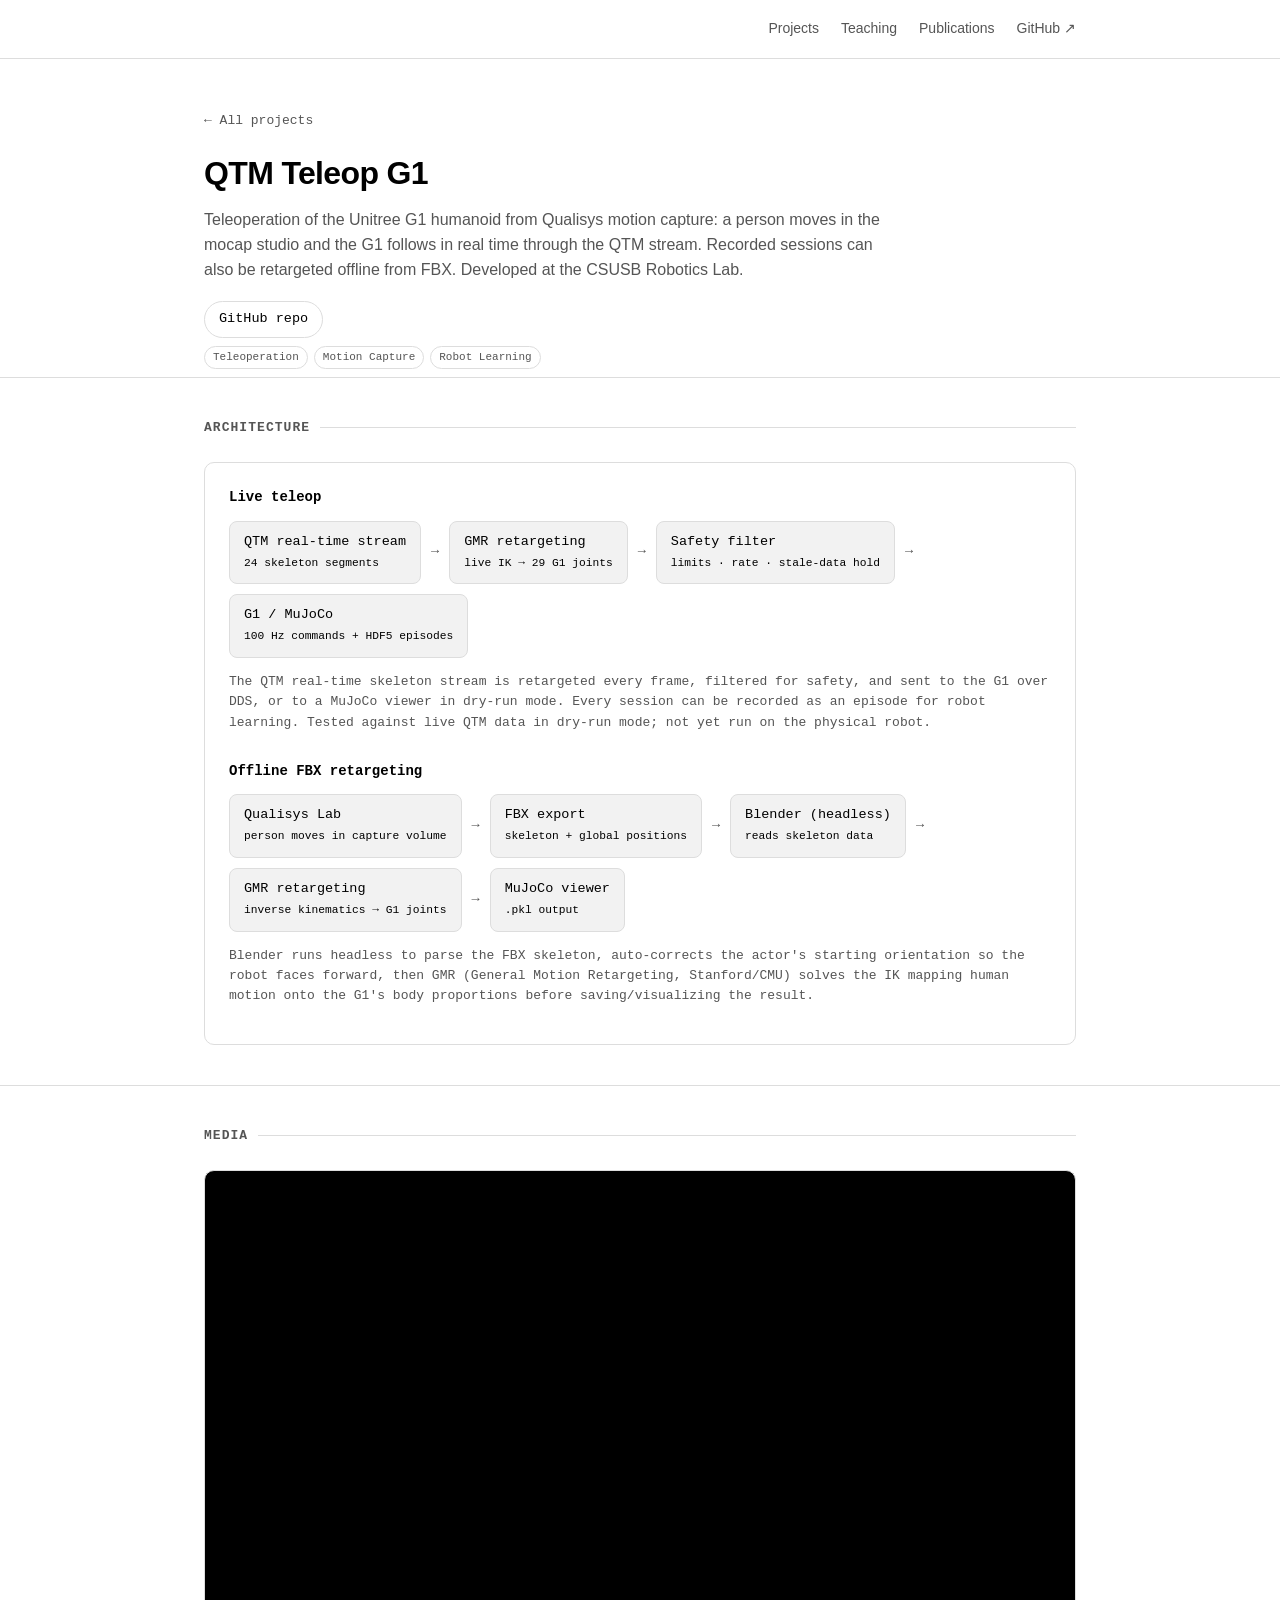
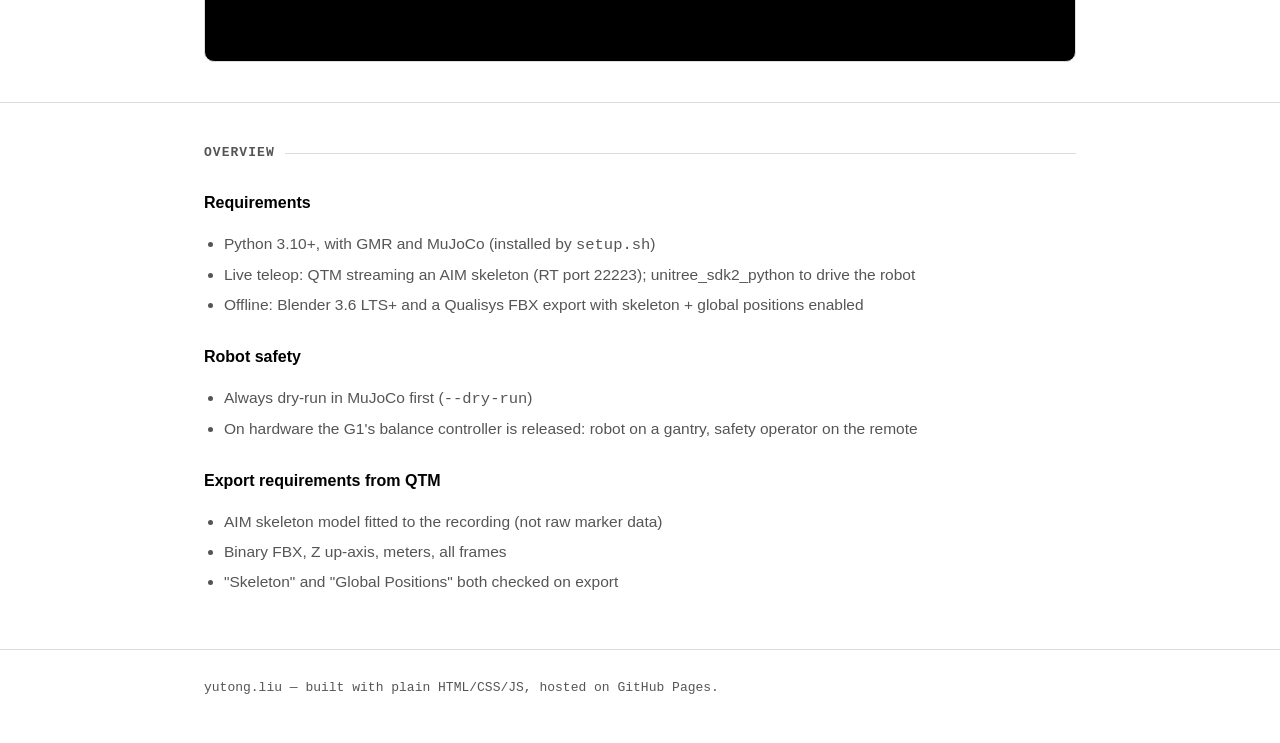
==== projects/qtm-teleop-g1.html @ 6bf06a0d "Update GitHub links for renamed g1-sb01 and g1-qtm-teleop repos Co-Authored-By: Claude Opus 5.5 <nor" ====
<!doctype html>
<html lang="en">
<head>
<meta charset="utf-8">
<meta name="viewport" content="width=device-width, initial-scale=1">
<title>QTM Teleop G1 · Yutong Liu</title>
<link rel="stylesheet" href="../css/style.css">
</head>
<body>

<header class="site">
  <div class="wrap">
    <nav class="site-nav">
      <a href="../index.html#projects">Projects</a>
      <a href="../index.html#teaching">Teaching</a>
      <a href="../index.html#publications">Publications</a>
      <a href="https://github.com/ytphi" target="_blank" rel="noopener">GitHub ↗</a>
    </nav>
  </div>
</header>

<main>
  <section class="project-hero">
    <div class="wrap">
      <a class="back" href="../index.html#projects">← All projects</a>
      <h1>QTM Teleop G1</h1>
      <p class="summary">
        Teleoperation of the Unitree G1 humanoid from Qualisys motion capture:
        a person moves in the mocap studio and the G1 follows in real time
        through the QTM stream. Recorded sessions can also be retargeted
        offline from FBX. Developed at the CSUSB Robotics Lab.
      </p>
      <div class="project-links">
        <a class="pill-link" href="https://github.com/ytphi/g1-qtm-teleop" target="_blank" rel="noopener">GitHub repo</a>
      </div>
      <div class="card-tags" style="margin-top:6px;">
        <span>Teleoperation</span><span>Motion Capture</span><span>Robot Learning</span>
      </div>
    </div>
  </section>

  <section class="bordered">
    <div class="wrap">
      <h2 class="section-title">Architecture</h2>
      <div class="arch-diagram">
        <h3>Live teleop</h3>
        <div class="arch-flow">
          <div class="arch-box">QTM real-time stream<br><small>24 skeleton segments</small></div>
          <div class="arch-arrow">→</div>
          <div class="arch-box">GMR retargeting<br><small>live IK → 29 G1 joints</small></div>
          <div class="arch-arrow">→</div>
          <div class="arch-box">Safety filter<br><small>limits · rate · stale-data hold</small></div>
          <div class="arch-arrow">→</div>
          <div class="arch-box">G1 / MuJoCo<br><small>100 Hz commands + HDF5 episodes</small></div>
        </div>
        <p class="arch-note">
          The QTM real-time skeleton stream is retargeted every frame, filtered for
          safety, and sent to the G1 over DDS, or to a MuJoCo viewer in dry-run mode.
          Every session can be recorded as an episode for robot learning. Tested
          against live QTM data in dry-run mode; not yet run on the physical robot.
        </p>
        <h3>Offline FBX retargeting</h3>
        <div class="arch-flow">
          <div class="arch-box">Qualisys Lab<br><small>person moves in capture volume</small></div>
          <div class="arch-arrow">→</div>
          <div class="arch-box">FBX export<br><small>skeleton + global positions</small></div>
          <div class="arch-arrow">→</div>
          <div class="arch-box">Blender (headless)<br><small>reads skeleton data</small></div>
          <div class="arch-arrow">→</div>
          <div class="arch-box">GMR retargeting<br><small>inverse kinematics → G1 joints</small></div>
          <div class="arch-arrow">→</div>
          <div class="arch-box">MuJoCo viewer<br><small>.pkl output</small></div>
        </div>
        <p class="arch-note">
          Blender runs headless to parse the FBX skeleton, auto-corrects the actor's
          starting orientation so the robot faces forward, then GMR (General Motion
          Retargeting, Stanford/CMU) solves the IK mapping human motion onto the G1's
          body proportions before saving/visualizing the result.
        </p>
      </div>
    </div>
  </section>

  <section class="bordered">
    <div class="wrap">
      <h2 class="section-title">Media</h2>
      <div class="video-embed">
        <iframe src="https://www.youtube.com/embed/ea8OFjWnJ14" title="QTM Teleop G1: offline FBX retargeting demo" allowfullscreen loading="lazy"></iframe>
      </div>
    </div>
  </section>

  <section class="bordered">
    <div class="wrap">
      <h2 class="section-title">Overview</h2>
      <div class="prose">
        <h3>Requirements</h3>
        <ul>
          <li>Python 3.10+, with GMR and MuJoCo (installed by <code>setup.sh</code>)</li>
          <li>Live teleop: QTM streaming an AIM skeleton (RT port 22223); unitree_sdk2_python to drive the robot</li>
          <li>Offline: Blender 3.6 LTS+ and a Qualisys FBX export with skeleton + global positions enabled</li>
        </ul>
        <h3>Robot safety</h3>
        <ul>
          <li>Always dry-run in MuJoCo first (<code>--dry-run</code>)</li>
          <li>On hardware the G1's balance controller is released: robot on a gantry, safety operator on the remote</li>
        </ul>
        <h3>Export requirements from QTM</h3>
        <ul>
          <li>AIM skeleton model fitted to the recording (not raw marker data)</li>
          <li>Binary FBX, Z up-axis, meters, all frames</li>
          <li>"Skeleton" and "Global Positions" both checked on export</li>
        </ul>
      </div>
    </div>
  </section>
</main>

<footer>
  <div class="wrap">
    yutong.liu — built with plain HTML/CSS/JS, hosted on GitHub Pages.
  </div>
</footer>

</body>
</html>
---- css/style.css ----
:root {
  --bg: #ffffff;
  --surface: #ffffff;
  --text: #000000;
  --text-dim: #555555;
  --border: #dddddd;
  --accent: #000000;
  --accent-soft: #f2f2f2;
  --mono: "JetBrains Mono", "SF Mono", Menlo, Consolas, monospace;
  --sans: -apple-system, BlinkMacSystemFont, "Segoe UI", Inter, Roboto, sans-serif;
  --radius: 10px;
  --shadow: none;
  --max: 920px;
}

* { box-sizing: border-box; }

html { scroll-behavior: smooth; }

body {
  margin: 0;
  background: var(--bg);
  color: var(--text);
  font-family: var(--sans);
  line-height: 1.55;
  font-size: 16px;
  -webkit-font-smoothing: antialiased;
}

a { color: var(--accent); text-decoration: none; }
a:hover { text-decoration: underline; }

.wrap {
  max-width: var(--max);
  margin: 0 auto;
  padding: 0 24px;
}

/* ---------- header ---------- */

header.site {
  border-bottom: 1px solid var(--border);
  padding: 18px 0;
  position: sticky;
  top: 0;
  background: color-mix(in srgb, var(--bg) 88%, transparent);
  backdrop-filter: blur(8px);
  z-index: 10;
}

header.site .wrap {
  display: flex;
  align-items: center;
  justify-content: space-between;
  gap: 16px;
}

nav.site-nav { margin-left: auto; display: flex; flex-wrap: wrap; justify-content: flex-end; gap: 6px 22px; font-size: 14px; }
@media (max-width: 720px) { nav.site-nav { gap: 6px 14px; } }
nav.site-nav a { color: var(--text-dim); }
nav.site-nav a:hover { color: var(--text); text-decoration: none; }

/* ---------- hero ---------- */

.hero { padding: 64px 0 40px; }
.hero-row { display: flex; align-items: center; gap: 32px; }
.hero-text { min-width: 0; }
.avatar {
  width: 160px; height: 160px; flex: none; border-radius: 50%; object-fit: cover;
  box-shadow: 0 10px 28px rgb(0 0 0 / 18%);
}
@media (max-width: 720px) {
  .hero-row { flex-direction: column; align-items: flex-start; gap: 24px; }
  .avatar { width: 128px; height: 128px; }
}
.hero .kicker {
  font-family: var(--mono);
  font-size: 13px;
  color: var(--accent);
  text-transform: uppercase;
  letter-spacing: 0.08em;
  margin: 0 0 12px;
}
.hero h1 {
  font-size: 40px;
  line-height: 1.15;
  margin: 0 0 14px;
  letter-spacing: -0.02em;
}
.hero p.lede {
  font-size: 17px;
  color: var(--text-dim);
  max-width: 640px;
  margin: 0 0 24px;
}

.tags { display: flex; flex-wrap: wrap; gap: 8px; margin-bottom: 8px; }
.tag {
  font-family: var(--mono);
  font-size: 12.5px;
  padding: 5px 11px;
  border-radius: 999px;
  border: 1px solid var(--border);
  color: var(--text-dim);
  background: var(--surface);
  transition: all .15s ease;
}
.tag:hover { border-color: var(--accent); color: var(--text); text-decoration: none; }

/* ---------- sections ---------- */

section { padding: 40px 0; }
section.bordered { border-top: 1px solid var(--border); }

h2.section-title {
  font-size: 13px;
  font-family: var(--mono);
  text-transform: uppercase;
  letter-spacing: 0.08em;
  color: var(--text-dim);
  margin: 0 0 24px;
  display: flex;
  align-items: center;
  gap: 10px;
}
h2.section-title::after {
  content: "";
  flex: 1;
  height: 1px;
  background: var(--border);
}

/* ---------- project grid ---------- */

.grid { display: grid; grid-template-columns: repeat(2, 1fr); gap: 20px; }
@media (max-width: 720px) { .grid { grid-template-columns: 1fr; } }

.card {
  background: var(--surface);
  border: 1px solid var(--border);
  border-radius: var(--radius);
  overflow: hidden;
  box-shadow: var(--shadow);
  display: flex;
  flex-direction: column;
  transition: transform .15s ease, border-color .15s ease;
}
.card:hover { transform: translateY(-2px); border-color: var(--accent); }

.card-media {
  aspect-ratio: 16/9;
  background: linear-gradient(135deg, var(--accent-soft), var(--surface));
  display: flex;
  align-items: center;
  justify-content: center;
  border-bottom: 1px solid var(--border);
  position: relative;
  overflow: hidden;
}
.card-media img { width: 100%; height: 100%; object-fit: cover; }
.card-media iframe { width: 100%; height: 100%; border: 0; }
.card-media .glyph {
  font-family: var(--mono);
  font-size: 13px;
  color: var(--accent);
  opacity: 0.7;
}

.card-body { padding: 18px 20px 20px; display: flex; flex-direction: column; gap: 10px; flex: 1; }
.card-body h3 { margin: 0; font-size: 18px; letter-spacing: -0.01em; }
.card-body p { margin: 0; color: var(--text-dim); font-size: 14.5px; }

.card-tags { display: flex; flex-wrap: wrap; gap: 6px; }
.card-tags span {
  font-family: var(--mono);
  font-size: 11px;
  color: var(--text-dim);
  border: 1px solid var(--border);
  padding: 2px 8px;
  border-radius: 999px;
}

.card-links {
  margin-top: auto;
  display: flex;
  gap: 16px;
  font-size: 13.5px;
  font-family: var(--mono);
  padding-top: 8px;
}

.status-note {
  font-family: var(--mono);
  font-size: 13px;
  color: var(--text-dim);
  border: 1px dashed var(--border);
  border-radius: var(--radius);
  padding: 16px 18px;
}

/* ---------- publications ---------- */

.pub {
  background: var(--surface);
  border: 1px solid var(--border);
  border-radius: var(--radius);
  padding: 18px 20px;
  display: flex;
  flex-direction: column;
  gap: 6px;
}
.pub h3 { margin: 0; font-size: 16px; }
.pub .venue { color: var(--accent); font-family: var(--mono); font-size: 13px; }
.pub .authors { color: var(--text-dim); font-size: 14px; }
.pub .links { font-family: var(--mono); font-size: 13px; margin-top: 4px; }

/* ---------- footer ---------- */

footer {
  border-top: 1px solid var(--border);
  padding: 28px 0 48px;
  color: var(--text-dim);
  font-size: 13px;
  font-family: var(--mono);
}

/* ---------- project detail page ---------- */

.project-hero { padding: 48px 0 8px; }
.project-hero .back {
  font-family: var(--mono);
  font-size: 13px;
  color: var(--text-dim);
  display: inline-block;
  margin-bottom: 18px;
}
.project-hero h1 { font-size: 32px; margin: 0 0 10px; letter-spacing: -0.02em; }
.project-hero p.summary { color: var(--text-dim); font-size: 16px; max-width: 680px; margin: 0 0 18px; }

.project-links { display: flex; gap: 14px; flex-wrap: wrap; margin-bottom: 8px; }
.pill-link {
  font-family: var(--mono);
  font-size: 13.5px;
  border: 1px solid var(--border);
  border-radius: 999px;
  padding: 7px 14px;
  color: var(--text);
  background: var(--surface);
}
.pill-link:hover { border-color: var(--accent); color: var(--accent); text-decoration: none; }

.media-grid { display: grid; grid-template-columns: repeat(3, 1fr); gap: 12px; }
@media (max-width: 720px) { .media-grid { grid-template-columns: repeat(2, 1fr); } }
.media-grid .ph {
  aspect-ratio: 4/3;
  border: 1px dashed var(--border);
  border-radius: var(--radius);
  display: flex;
  align-items: center;
  justify-content: center;
  font-family: var(--mono);
  font-size: 12px;
  color: var(--text-dim);
  text-align: center;
  padding: 8px;
}

.video-embed {
  position: relative;
  padding-bottom: 56.25%;
  height: 0;
  border-radius: var(--radius);
  overflow: hidden;
  border: 1px solid var(--border);
  background: #000;
}
.video-embed iframe { position: absolute; top: 0; left: 0; width: 100%; height: 100%; border: 0; }

.arch-diagram {
  font-family: var(--mono);
  font-size: 13.5px;
  background: var(--surface);
  border: 1px solid var(--border);
  border-radius: var(--radius);
  padding: 24px;
  overflow-x: auto;
}
.arch-flow {
  display: flex;
  align-items: center;
  gap: 10px;
  flex-wrap: wrap;
}
.arch-box {
  border: 1px solid var(--border);
  border-radius: 8px;
  padding: 10px 14px;
  background: var(--accent-soft);
  color: var(--text);
  white-space: nowrap;
}
.arch-arrow { color: var(--text-dim); }
.arch-diagram h3 { margin: 0 0 12px; font-size: 14px; color: var(--text); }
.arch-note + h3 { margin-top: 28px; }
.arch-note {
  margin-top: 14px;
  color: var(--text-dim);
  font-size: 13px;
}

.prose { font-size: 15.5px; }
.prose h3 { font-size: 16px; margin-top: 28px; }
.prose ul { padding-left: 20px; }
.prose li { margin-bottom: 6px; color: var(--text-dim); }
.prose a { text-decoration: underline; text-underline-offset: 3px; text-decoration-color: var(--accent); }
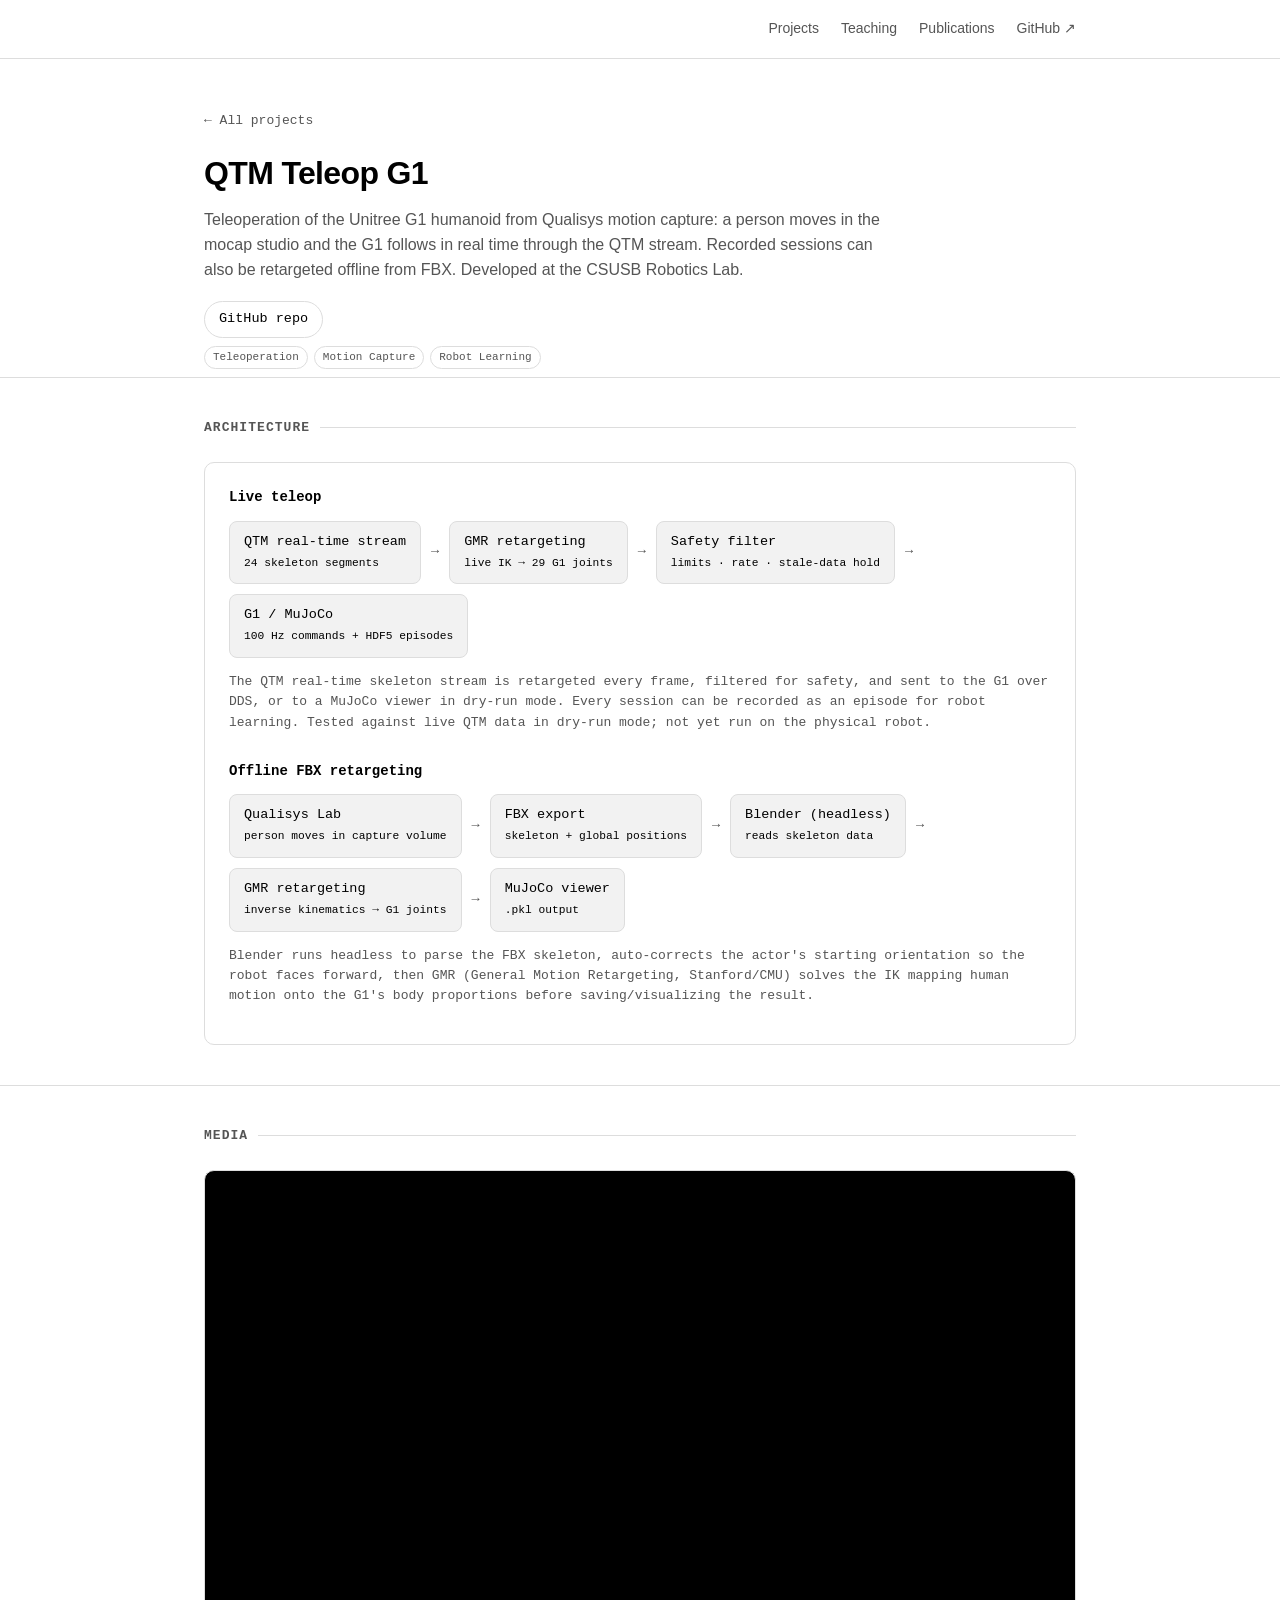
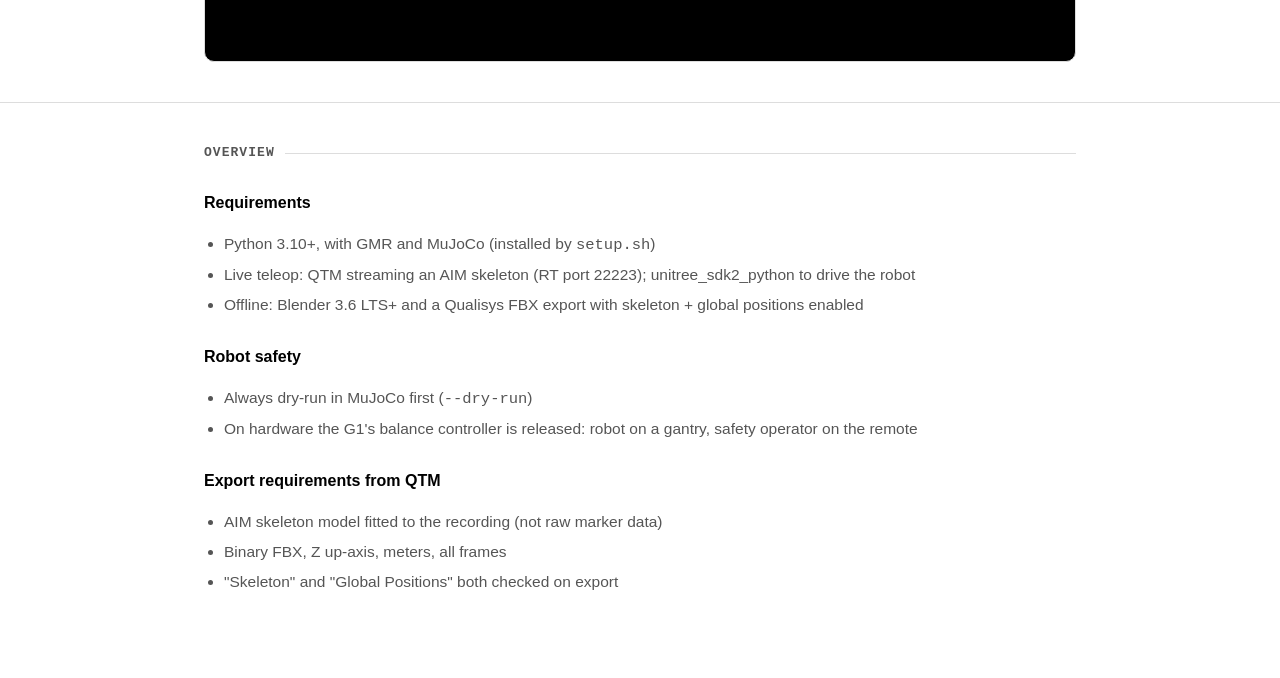
==== commit 727e69f8: "Remove footer and the grey frames around projects, teaching and publications Co-Authored-By: Claude " ====
--- a/projects/qtm-teleop-g1.html
+++ b/projects/qtm-teleop-g1.html
@@ -4,7 +4,7 @@
 <meta charset="utf-8">
 <meta name="viewport" content="width=device-width, initial-scale=1">
 <title>QTM Teleop G1 · Yutong Liu</title>
-<link rel="stylesheet" href="../css/style.css">
+<link rel="stylesheet" href="../css/style.css?v=2026101002">
 </head>
 <body>
 
@@ -116,11 +116,6 @@
   </section>
 </main>
 
-<footer>
-  <div class="wrap">
-    yutong.liu — built with plain HTML/CSS/JS, hosted on GitHub Pages.
-  </div>
-</footer>
 
 </body>
 </html>
--- a/css/style.css
+++ b/css/style.css
@@ -132,20 +132,21 @@
 
 /* ---------- project grid ---------- */
 
-.grid { display: grid; grid-template-columns: repeat(2, 1fr); gap: 20px; }
-@media (max-width: 720px) { .grid { grid-template-columns: 1fr; } }
+/* one project per row: video left, text right; stacks on narrow screens */
+.grid { display: grid; grid-template-columns: 1fr; gap: 40px; }
+@media (min-width: 761px) {
+  .grid .card { flex-direction: row; }
+  .grid .card-media {
+    flex: 0 0 52%;
+    align-self: flex-start;
+  }
+  .grid .card-body { padding: 0 0 0 24px; }
+}
 
 .card {
-  background: var(--surface);
-  border: 1px solid var(--border);
-  border-radius: var(--radius);
-  overflow: hidden;
-  box-shadow: var(--shadow);
   display: flex;
   flex-direction: column;
-  transition: transform .15s ease, border-color .15s ease;
-}
-.card:hover { transform: translateY(-2px); border-color: var(--accent); }
+}
 
 .card-media {
   aspect-ratio: 16/9;
@@ -153,7 +154,7 @@
   display: flex;
   align-items: center;
   justify-content: center;
-  border-bottom: 1px solid var(--border);
+  border-radius: var(--radius);
   position: relative;
   overflow: hidden;
 }
@@ -166,7 +167,7 @@
   opacity: 0.7;
 }
 
-.card-body { padding: 18px 20px 20px; display: flex; flex-direction: column; gap: 10px; flex: 1; }
+.card-body { padding: 16px 0 0; display: flex; flex-direction: column; gap: 10px; flex: 1; }
 .card-body h3 { margin: 0; font-size: 18px; letter-spacing: -0.01em; }
 .card-body p { margin: 0; color: var(--text-dim); font-size: 14.5px; }
 
@@ -181,7 +182,6 @@
 }
 
 .card-links {
-  margin-top: auto;
   display: flex;
   gap: 16px;
   font-size: 13.5px;
@@ -193,18 +193,11 @@
   font-family: var(--mono);
   font-size: 13px;
   color: var(--text-dim);
-  border: 1px dashed var(--border);
-  border-radius: var(--radius);
-  padding: 16px 18px;
 }
 
 /* ---------- publications ---------- */
 
 .pub {
-  background: var(--surface);
-  border: 1px solid var(--border);
-  border-radius: var(--radius);
-  padding: 18px 20px;
   display: flex;
   flex-direction: column;
   gap: 6px;
@@ -214,15 +207,10 @@
 .pub .authors { color: var(--text-dim); font-size: 14px; }
 .pub .links { font-family: var(--mono); font-size: 13px; margin-top: 4px; }
 
-/* ---------- footer ---------- */
-
-footer {
-  border-top: 1px solid var(--border);
-  padding: 28px 0 48px;
-  color: var(--text-dim);
-  font-size: 13px;
-  font-family: var(--mono);
-}
+/* ---------- page end ---------- */
+
+main > section:last-child { padding-bottom: 72px; }
+
 
 /* ---------- project detail page ---------- */
 
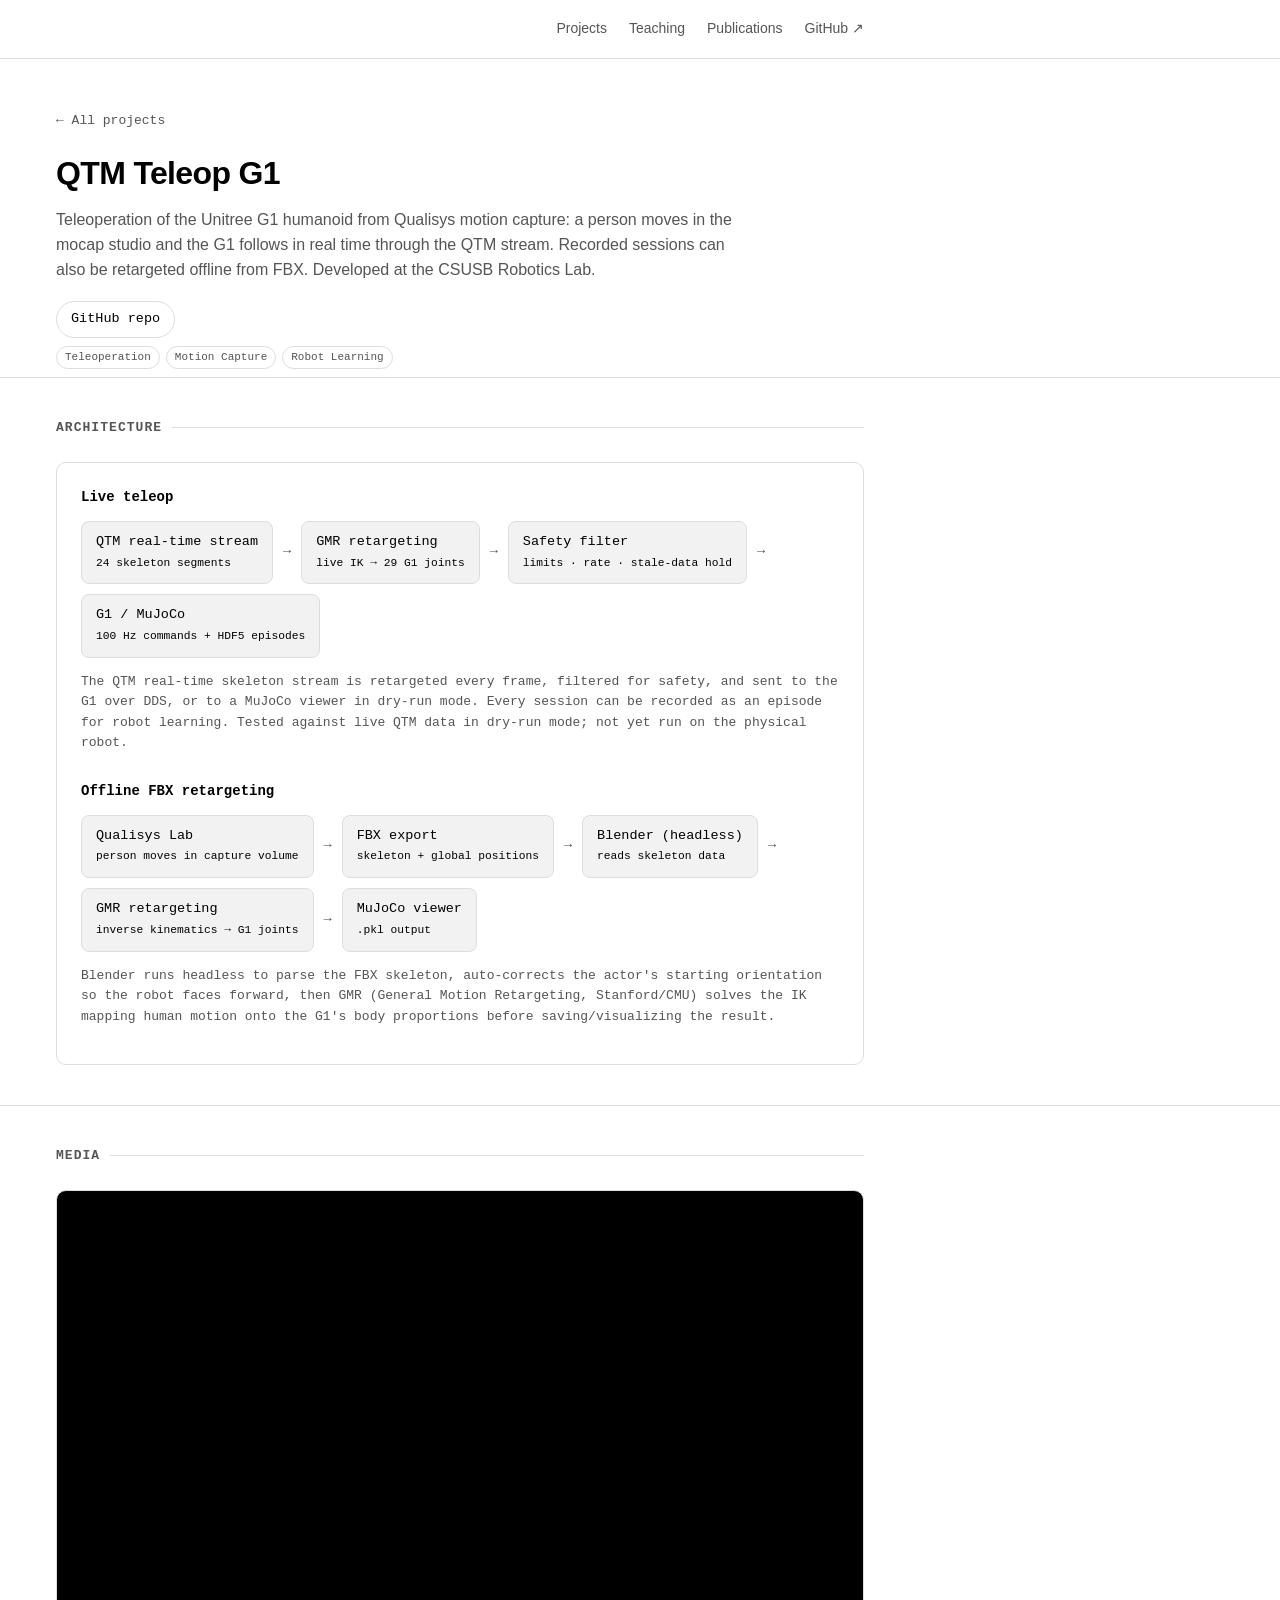
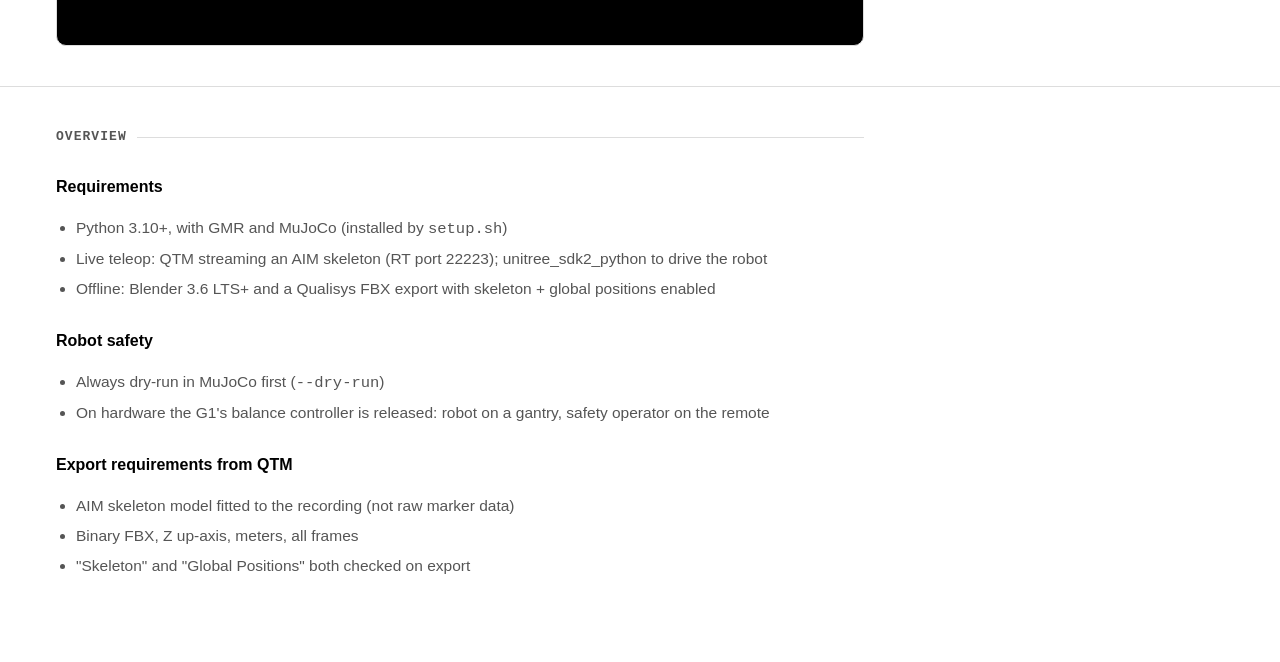
==== commit b6c8dbc4: "Left-align the page; tighten spacing around the intro Co-Authored-By: Claude Opus 5.5 <noreply@anthr" ====
--- a/projects/qtm-teleop-g1.html
+++ b/projects/qtm-teleop-g1.html
@@ -4,7 +4,7 @@
 <meta charset="utf-8">
 <meta name="viewport" content="width=device-width, initial-scale=1">
 <title>QTM Teleop G1 · Yutong Liu</title>
-<link rel="stylesheet" href="../css/style.css?v=2026101002">
+<link rel="stylesheet" href="../css/style.css?v=2026101003">
 </head>
 <body>
 
--- a/css/style.css
+++ b/css/style.css
@@ -32,9 +32,10 @@
 
 .wrap {
   max-width: var(--max);
-  margin: 0 auto;
+  margin: 0;
   padding: 0 24px;
 }
+@media (min-width: 761px) { .wrap { padding: 0 56px; } }
 
 /* ---------- header ---------- */
 
@@ -62,7 +63,7 @@
 
 /* ---------- hero ---------- */
 
-.hero { padding: 64px 0 40px; }
+.hero { padding: 64px 0 20px; }
 .hero-row { display: flex; align-items: center; gap: 32px; }
 .hero-text { min-width: 0; }
 .avatar {
@@ -111,6 +112,9 @@
 
 section { padding: 40px 0; }
 section.bordered { border-top: 1px solid var(--border); }
+#bio { padding: 4px 0 8px; }
+#bio .prose p:first-child { margin-top: 0; }
+#bio .prose p:last-child { margin-bottom: 0; }
 
 h2.section-title {
   font-size: 13px;
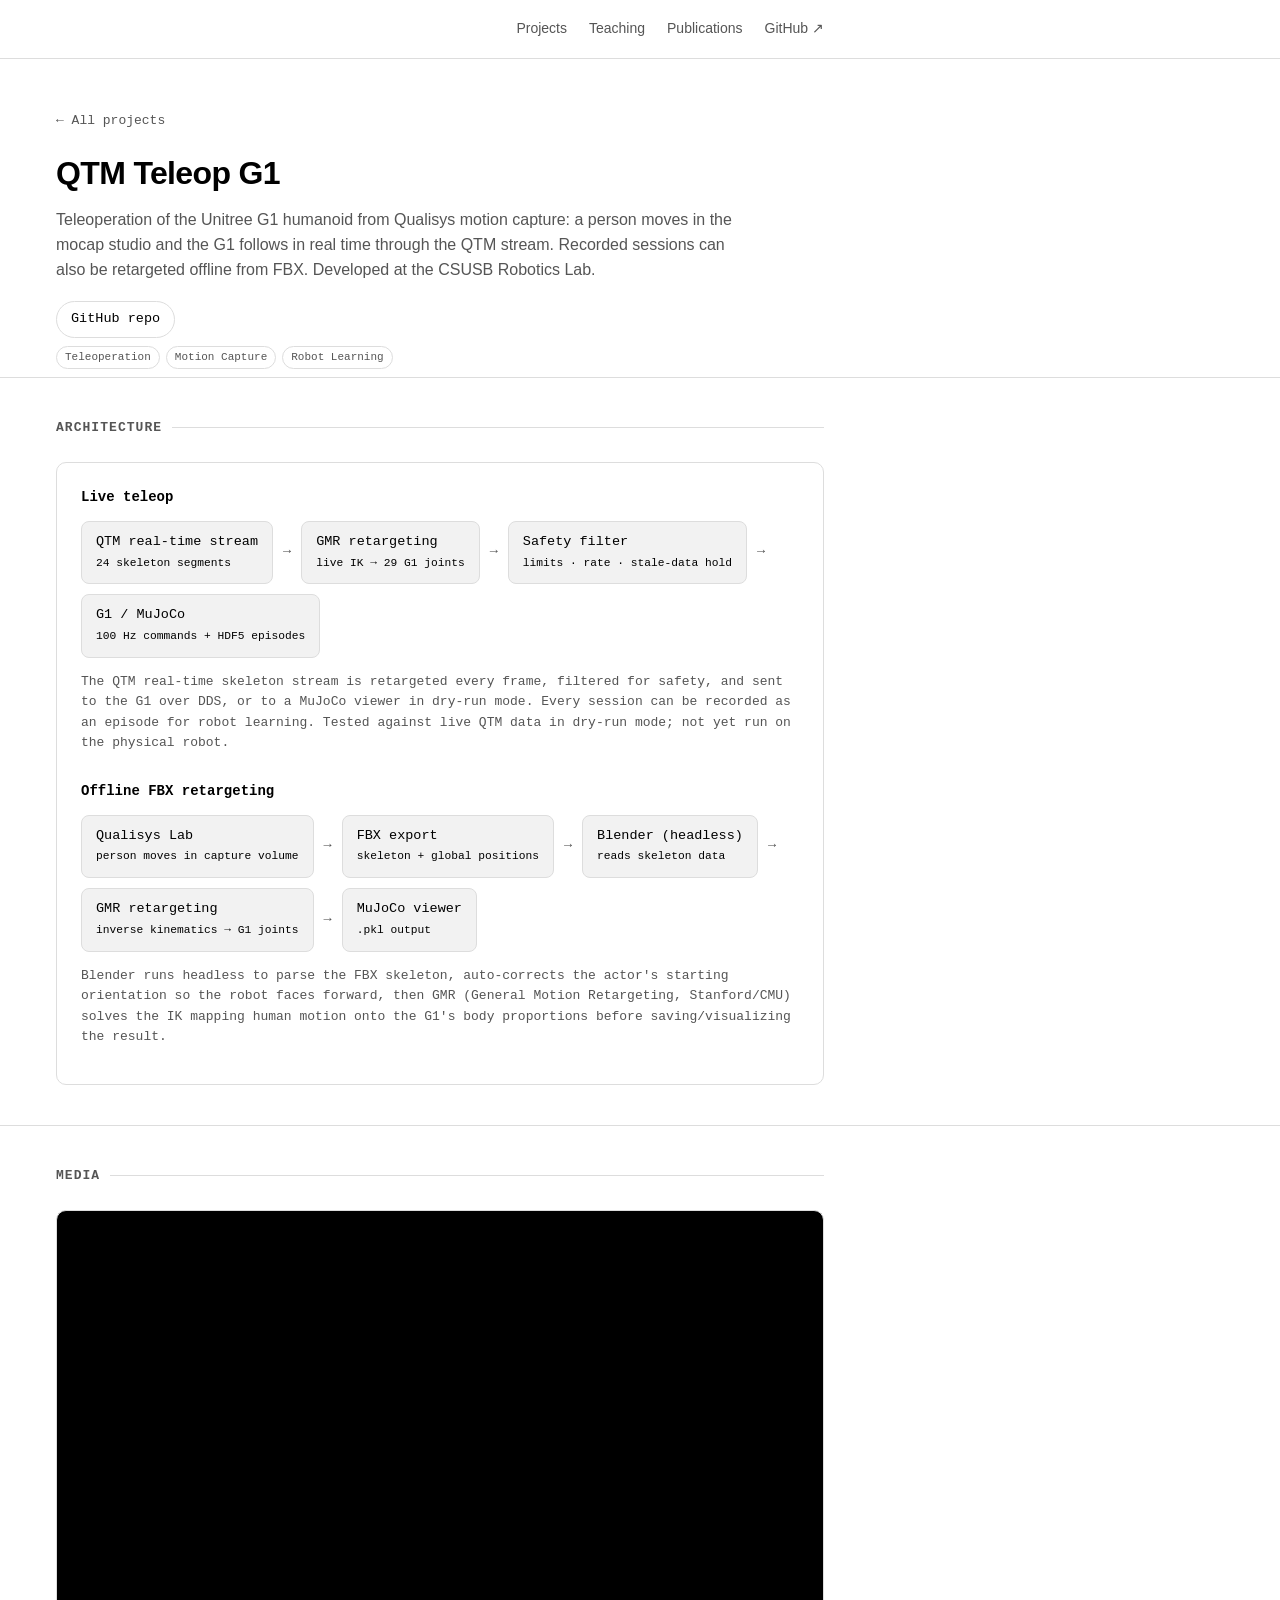
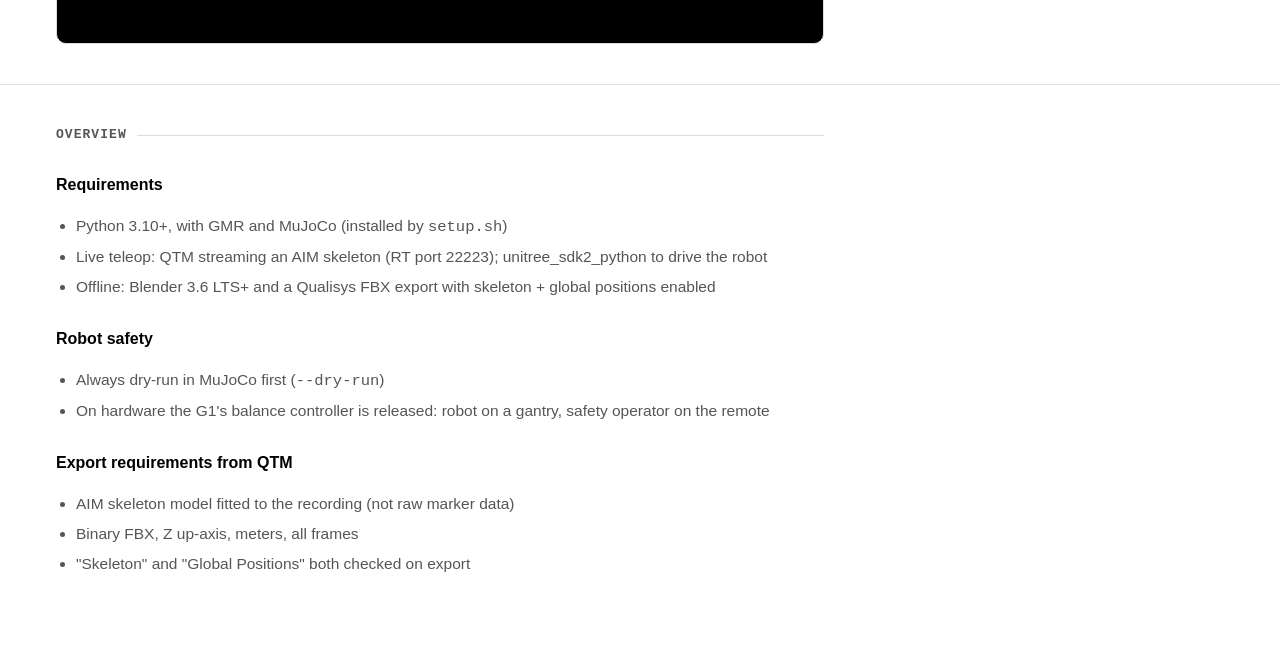
==== commit 8de1831d: "Full-width content with a right column kept free for a chatbot Co-Authored-By: Claude Opus 5.5 <nore" ====
--- a/projects/qtm-teleop-g1.html
+++ b/projects/qtm-teleop-g1.html
@@ -4,7 +4,7 @@
 <meta charset="utf-8">
 <meta name="viewport" content="width=device-width, initial-scale=1">
 <title>QTM Teleop G1 · Yutong Liu</title>
-<link rel="stylesheet" href="../css/style.css?v=2026101003">
+<link rel="stylesheet" href="../css/style.css?v=2026101005">
 </head>
 <body>
 
--- a/css/style.css
+++ b/css/style.css
@@ -11,6 +11,7 @@
   --radius: 10px;
   --shadow: none;
   --max: 920px;
+  --chat-w: 400px;   /* right column kept free for the chatbot on wide screens */
 }
 
 * { box-sizing: border-box; }
@@ -31,11 +32,11 @@
 a:hover { text-decoration: underline; }
 
 .wrap {
-  max-width: var(--max);
   margin: 0;
   padding: 0 24px;
 }
 @media (min-width: 761px) { .wrap { padding: 0 56px; } }
+@media (min-width: 1200px) { .wrap { padding-right: calc(var(--chat-w) + 56px); } }
 
 /* ---------- header ---------- */
 
@@ -113,6 +114,7 @@
 section { padding: 40px 0; }
 section.bordered { border-top: 1px solid var(--border); }
 #bio { padding: 4px 0 8px; }
+#bio .prose { max-width: 820px; }
 #bio .prose p:first-child { margin-top: 0; }
 #bio .prose p:last-child { margin-bottom: 0; }
 
@@ -141,7 +143,7 @@
 @media (min-width: 761px) {
   .grid .card { flex-direction: row; }
   .grid .card-media {
-    flex: 0 0 52%;
+    flex: 0 0 clamp(320px, 45%, 600px);
     align-self: flex-start;
   }
   .grid .card-body { padding: 0 0 0 24px; }
